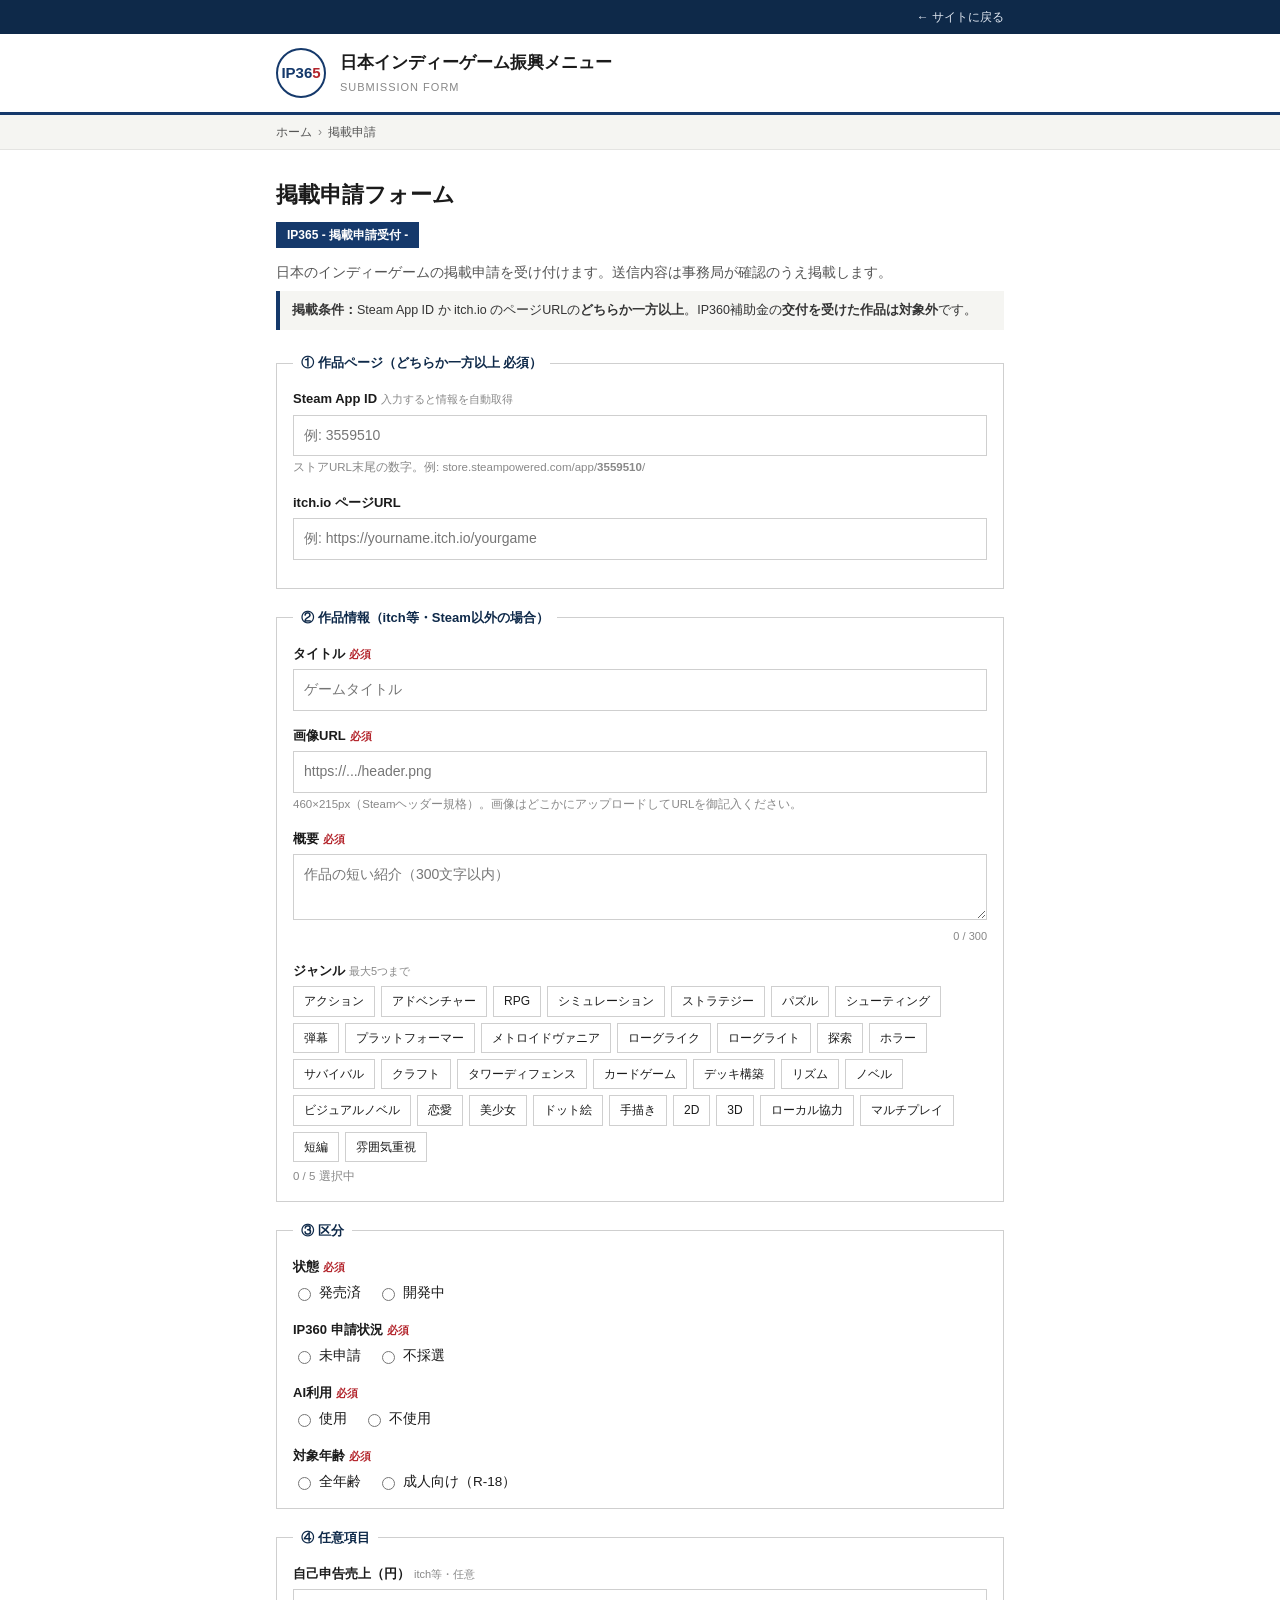
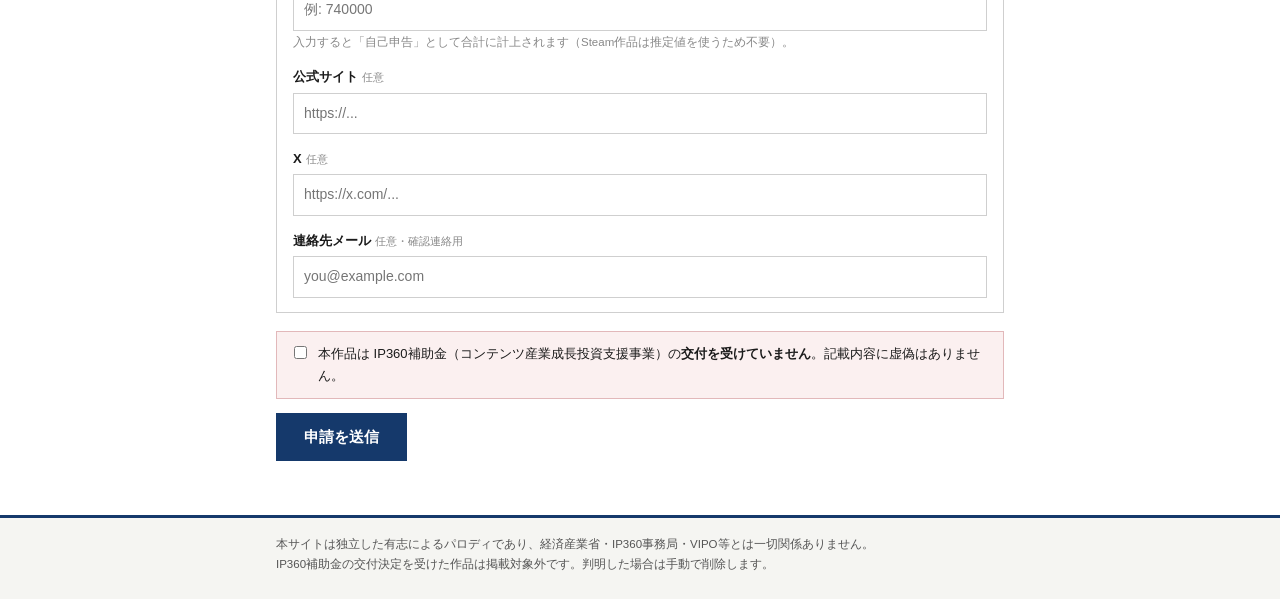
==== submit.html @ c7cfbd73 "v1" ====
<!DOCTYPE html>
<html lang="ja">
<head>
<meta charset="UTF-8">
<meta name="viewport" content="width=device-width, initial-scale=1.0">
<title>掲載申請フォーム｜日本インディーゲーム振興メニュー</title>
<style>
  :root{--navy:#15396b;--navy-d:#0e2949;--ink:#1b1b1b;--sub:#555;--muted:#888;
    --line:#cfcfcf;--line-s:#e4e4e2;--page:#fff;--panel:#f5f5f2;--panel-2:#eef1f5;
    --stamp:#b3242b;--ok:#1d7a5a;--err:#b3242b;}
  *{box-sizing:border-box}
  body{margin:0;color:var(--ink);background:var(--page);
    font-family:"Hiragino Kaku Gothic ProN","Hiragino Sans","Yu Gothic Medium","Yu Gothic","Meiryo","MS PGothic",sans-serif;
    font-size:15px;line-height:1.7}
  a{color:var(--navy)} .wrap{max-width:760px;margin:0 auto;padding:0 16px}
  :focus-visible{outline:2px solid var(--navy);outline-offset:2px}

  .util{background:var(--navy-d);color:#dfe6f0;font-size:12px}
  .util .wrap{display:flex;justify-content:flex-end;align-items:center;height:34px}
  .util a{color:#dfe6f0;text-decoration:none}
  .mast{border-bottom:3px solid var(--navy)}
  .mast .wrap{display:flex;align-items:center;gap:14px;padding:14px 16px}
  .emblem{width:50px;height:50px;border:2px solid var(--navy);border-radius:50%;display:flex;align-items:center;justify-content:center;flex-shrink:0}
  .emblem span{font-size:15px;font-weight:700;color:var(--navy)} .emblem .hi5{color:var(--stamp)}
  .org .ja{font-size:17px;font-weight:700} .org .en{font-size:11px;color:var(--muted);letter-spacing:1px}
  .crumb{background:var(--panel);border-bottom:1px solid var(--line-s);font-size:12px;color:var(--sub)}
  .crumb .wrap{padding:7px 16px;display:flex;gap:6px} .crumb a{color:var(--sub);text-decoration:none} .crumb .sep{color:var(--muted)}

  main{padding:26px 0 30px}
  h1{font-size:22px;font-weight:700;margin:0 0 4px}
  .pubinfo{display:inline-block;background:var(--navy);color:#fff;font-size:12px;font-weight:700;padding:3px 11px;margin:4px 0 14px}
  .lead{font-size:13.5px;color:var(--sub);margin:0 0 6px}
  .rule{font-size:12.5px;color:#333;background:var(--panel);border-left:4px solid var(--navy);padding:9px 12px;margin:0 0 22px}

  fieldset{border:1px solid var(--line);margin:0 0 18px;padding:14px 16px}
  legend{font-size:13px;font-weight:700;color:var(--navy-d);padding:0 8px}
  .field{margin:0 0 14px} .field:last-child{margin-bottom:0}
  label.lab{display:block;font-size:13px;font-weight:700;margin:0 0 4px}
  .req{color:var(--stamp);font-size:11px;margin-left:4px}
  .opt{color:var(--muted);font-size:11px;margin-left:4px;font-weight:400}
  .hint{font-size:11.5px;color:var(--muted);margin:2px 0 0}
  input[type=text],input[type=url],input[type=email],input[type=number],textarea{
    width:100%;font:inherit;font-size:14px;border:1px solid var(--line);padding:8px 10px;background:#fff}
  input:focus,textarea:focus{border-color:var(--navy);outline:none}
  textarea{resize:vertical;min-height:64px}
  input:disabled,textarea:disabled{background:var(--panel);color:var(--muted)}
  .radios{display:flex;gap:16px;flex-wrap:wrap}
  .radios label{font-size:13.5px;display:flex;align-items:center;gap:5px;cursor:pointer}
  .counter{font-size:11px;color:var(--muted);text-align:right}
  .counter.over{color:var(--err);font-weight:700}

  .gtags{display:flex;flex-wrap:wrap;gap:6px}
  .gtags label{font-size:12px;border:1px solid var(--line);padding:4px 10px;cursor:pointer;background:#fff;user-select:none}
  .gtags input{display:none}
  .gtags label.on{background:var(--navy);color:#fff;border-color:var(--navy)}
  .gtags label.dis{opacity:.4;cursor:not-allowed}
  .gcount{font-size:11.5px;color:var(--muted);margin-top:5px}

  .steam-auto{font-size:12px;color:var(--ok);background:#eef8f3;border:1px solid #bfe0d2;padding:7px 10px;margin:0 0 14px;display:none}
  .steam-auto.show{display:block}
  .manual{}.manual.hide{display:none}
  .stmt-wrap{display:none}.stmt-wrap.show{display:block}

  .pledge{display:flex;gap:8px;align-items:flex-start;font-size:13px;background:#fbf0f0;border:1px solid #e2b8ba;padding:11px 13px}
  .pledge input{margin-top:3px}
  .err-msg{color:var(--err);font-size:12.5px;margin:6px 0 0;display:none}
  .err-msg.show{display:block}

  .actions{display:flex;gap:12px;align-items:center;margin-top:6px}
  button.submit{font:inherit;font-size:15px;font-weight:700;background:var(--navy);color:#fff;border:none;padding:11px 28px;cursor:pointer}
  button.submit:hover{background:var(--navy-d)} button.submit:disabled{background:var(--muted);cursor:wait}
  .status{font-size:13px}
  .status.ok{color:var(--ok);font-weight:700} .status.ng{color:var(--err);font-weight:700}

  .done{display:none;border:1px solid var(--ok);background:#eef8f3;padding:18px 20px;text-align:center}
  .done.show{display:block} .done h2{font-size:18px;margin:0 0 6px;color:var(--ok)}

  footer{border-top:3px solid var(--navy);margin-top:24px;background:var(--panel)}
  footer .wrap{padding:16px 16px 24px;font-size:11.5px;color:var(--sub);line-height:1.8}
  @media(prefers-reduced-motion:reduce){*{transition:none!important}}
</style>
</head>
<body>

<div class="util"><div class="wrap"><a href="index.html">← サイトに戻る</a></div></div>
<header class="mast"><div class="wrap">
  <div class="emblem" aria-hidden="true"><span>IP36<span class="hi5">5</span></span></div>
  <div class="org"><div class="ja">日本インディーゲーム振興メニュー</div><div class="en">SUBMISSION FORM</div></div>
</div></header>
<nav class="crumb"><div class="wrap"><a href="index.html">ホーム</a><span class="sep">›</span><span>掲載申請</span></div></nav>

<main><div class="wrap">
  <h1>掲載申請フォーム</h1>
  <div class="pubinfo">IP365 ‑ 掲載申請受付 ‑</div>
  <p class="lead">日本のインディーゲームの掲載申請を受け付けます。送信内容は事務局が確認のうえ掲載します。</p>
  <p class="rule"><strong>掲載条件：</strong>Steam App ID か itch.io のページURLの<strong>どちらか一方以上</strong>。IP360補助金の<strong>交付を受けた作品は対象外</strong>です。</p>

  <form id="form" novalidate>
    <fieldset>
      <legend>① 作品ページ（どちらか一方以上 必須）</legend>
      <div class="field">
        <label class="lab" for="app_id">Steam App ID<span class="opt">入力すると情報を自動取得</span></label>
        <input type="text" id="app_id" inputmode="numeric" placeholder="例: 3559510">
        <p class="hint">ストアURL末尾の数字。例: store.steampowered.com/app/<strong>3559510</strong>/</p>
      </div>
      <div class="field">
        <label class="lab" for="itch_url">itch.io ページURL</label>
        <input type="url" id="itch_url" placeholder="例: https://yourname.itch.io/yourgame">
      </div>
      <p class="err-msg" id="err-page">Steam App ID か itch.io URL の少なくとも一方を入力してください。</p>
    </fieldset>

    <div class="steam-auto" id="steam-auto">Steam作品として、タイトル・画像・概要・ジャンルは App ID から自動取得されます（下の②は記入不要）。</div>

    <fieldset class="manual" id="manual">
      <legend>② 作品情報（itch等・Steam以外の場合）</legend>
      <div class="field">
        <label class="lab" for="title">タイトル<span class="req">必須</span></label>
        <input type="text" id="title" placeholder="ゲームタイトル">
      </div>
      <div class="field">
        <label class="lab" for="image">画像URL<span class="req">必須</span></label>
        <input type="url" id="image" placeholder="https://.../header.png">
        <p class="hint">460×215px（Steamヘッダー規格）。画像はどこかにアップロードしてURLを御記入ください。</p>
      </div>
      <div class="field">
        <label class="lab" for="description">概要<span class="req">必須</span></label>
        <textarea id="description" maxlength="300" placeholder="作品の短い紹介（300文字以内）"></textarea>
        <div class="counter" id="desc-count">0 / 300</div>
      </div>
      <div class="field">
        <label class="lab">ジャンル<span class="opt">最大5つまで</span></label>
        <div class="gtags" id="gtags"></div>
        <div class="gcount" id="gcount">0 / 5 選択中</div>
      </div>
    </fieldset>

    <fieldset>
      <legend>③ 区分</legend>
      <div class="field">
        <label class="lab">状態<span class="req">必須</span></label>
        <div class="radios">
          <label><input type="radio" name="status" value="released"> 発売済</label>
          <label><input type="radio" name="status" value="in_development"> 開発中</label>
        </div>
      </div>
      <div class="field">
        <label class="lab">IP360 申請状況<span class="req">必須</span></label>
        <div class="radios">
          <label><input type="radio" name="ip360" value="none"> 未申請</label>
          <label><input type="radio" name="ip360" value="rejected"> 不採選</label>
        </div>
      </div>
      <div class="field stmt-wrap" id="stmt-wrap">
        <label class="lab" for="statement">落選感言<span class="opt">不採選の方のみ・任意</span></label>
        <textarea id="statement" maxlength="200" placeholder="落選を糧に。一言どうぞ（200文字以内）"></textarea>
      </div>
      <div class="field">
        <label class="lab">AI利用<span class="req">必須</span></label>
        <div class="radios">
          <label><input type="radio" name="ai" value="yes"> 使用</label>
          <label><input type="radio" name="ai" value="no"> 不使用</label>
        </div>
      </div>
      <div class="field">
        <label class="lab">対象年齢<span class="req">必須</span></label>
        <div class="radios">
          <label><input type="radio" name="adult" value="no"> 全年齢</label>
          <label><input type="radio" name="adult" value="yes"> 成人向け（R-18）</label>
        </div>
      </div>
    </fieldset>

    <fieldset>
      <legend>④ 任意項目</legend>
      <div class="field">
        <label class="lab" for="self_jpy">自己申告売上（円）<span class="opt">itch等・任意</span></label>
        <input type="number" id="self_jpy" min="0" step="1" placeholder="例: 740000">
        <p class="hint">入力すると「自己申告」として合計に計上されます（Steam作品は推定値を使うため不要）。</p>
      </div>
      <div class="field">
        <label class="lab" for="link_web">公式サイト<span class="opt">任意</span></label>
        <input type="url" id="link_web" placeholder="https://...">
      </div>
      <div class="field">
        <label class="lab" for="link_x">X<span class="opt">任意</span></label>
        <input type="url" id="link_x" placeholder="https://x.com/...">
      </div>
      <div class="field">
        <label class="lab" for="contact">連絡先メール<span class="opt">任意・確認連絡用</span></label>
        <input type="email" id="contact" placeholder="you@example.com">
      </div>
    </fieldset>

    <div class="field">
      <label class="pledge"><input type="checkbox" id="pledge">
        <span>本作品は IP360補助金（コンテンツ産業成長投資支援事業）の<strong>交付を受けていません</strong>。記載内容に虚偽はありません。</span>
      </label>
      <p class="err-msg" id="err-pledge">掲載には誓約への同意が必要です。</p>
    </div>

    <div class="actions">
      <button type="submit" class="submit" id="submit">申請を送信</button>
      <span class="status" id="status"></span>
    </div>
  </form>

  <div class="done" id="done">
    <h2>申請を受け付けました</h2>
    <p style="margin:0 0 4px">事務局が確認のうえ掲載します。ありがとうございました。</p>
    <p style="margin:0"><a href="index.html">← サイトに戻る</a></p>
  </div>
</div></main>

<footer><div class="wrap">
  本サイトは独立した有志によるパロディであり、経済産業省・IP360事務局・VIPO等とは一切関係ありません。<br>
  IP360補助金の交付決定を受けた作品は掲載対象外です。判明した場合は手動で削除します。
</div></footer>

<script>
(function(){
  "use strict";
  // ▼▼▼ ここに Web3Forms の access key を入れてください（https://web3forms.com で無料取得） ▼▼▼
  var ACCESS_KEY = "YOUR-WEB3FORMS-ACCESS-KEY";
  // ▲▲▲ FormSubmit/Formspreeに変える場合は下の submit() のURLとフィールド名を差し替え ▲▲▲

  var GENRES=["アクション","アドベンチャー","RPG","シミュレーション","ストラテジー","パズル","シューティング","弾幕","プラットフォーマー","メトロイドヴァニア","ローグライク","ローグライト","探索","ホラー","サバイバル","クラフト","タワーディフェンス","カードゲーム","デッキ構築","リズム","ノベル","ビジュアルノベル","恋愛","美少女","ドット絵","手描き","2D","3D","ローカル協力","マルチプレイ","短編","雰囲気重視"];
  var MAXG=5;
  var $=function(id){return document.getElementById(id);};
  var val=function(id){return ($(id).value||"").trim();};
  var radio=function(n){var e=document.querySelector('input[name="'+n+'"]:checked');return e?e.value:"";};

  // genre chips
  var box=$("gtags");
  GENRES.forEach(function(g){
    var lab=document.createElement("label");
    lab.innerHTML='<input type="checkbox" value="'+g+'"> '+g;
    box.appendChild(lab);
  });
  function selectedGenres(){return [].slice.call(box.querySelectorAll("input:checked")).map(function(i){return i.value;});}
  function syncGenres(){
    var n=selectedGenres().length;
    $("gcount").textContent=n+" / "+MAXG+" 選択中";
    box.querySelectorAll("label").forEach(function(l){
      var inp=l.querySelector("input");
      l.classList.toggle("on",inp.checked);
      l.classList.toggle("dis",!inp.checked && n>=MAXG);
      inp.disabled=!inp.checked && n>=MAXG;
    });
  }
  box.addEventListener("change",syncGenres);

  // description counter
  $("description").addEventListener("input",function(){
    var n=this.value.length;$("desc-count").textContent=n+" / 300";
    $("desc-count").classList.toggle("over",n>300);
  });

  // app_id toggles manual section
  function syncMode(){
    var hasApp=val("app_id")!=="";
    $("manual").classList.toggle("hide",hasApp);
    $("steam-auto").classList.toggle("show",hasApp);
  }
  $("app_id").addEventListener("input",syncMode);

  // ip360 toggles statement
  document.querySelectorAll('input[name="ip360"]').forEach(function(r){
    r.addEventListener("change",function(){
      $("stmt-wrap").classList.toggle("show",radio("ip360")==="rejected");
    });
  });

  function showErr(id,on){$(id).classList.toggle("show",on);}
  function q(s){return '"'+String(s).replace(/\\/g,"\\\\").replace(/"/g,'\\"').replace(/[\r\n]+/g," ").trim()+'"';}

  function buildYaml(d){
    var L=["  - "];
    var lines=[];
    if(d.app_id) lines.push("app_id: "+d.app_id);
    if(d.itch_url) lines.push("itch_url: "+q(d.itch_url));
    if(!d.app_id){
      lines.push("title: "+q(d.title));
      lines.push("image: "+q(d.image));
      lines.push("description: "+q(d.description));
    }
    lines.push("status: "+d.status);
    lines.push("ip360: "+d.ip360);
    if(d.ip360==="rejected"&&d.statement) lines.push("statement: "+q(d.statement));
    if(!d.app_id&&d.genre.length) lines.push("genre: ["+d.genre.map(q).join(", ")+"]");
    lines.push("ai_used: "+(d.ai==="yes"?"yes":"no"));
    if(d.adult==="yes") lines.push("adult: yes");
    if(d.self_jpy) lines.push("self_reported_jpy: "+d.self_jpy);
    var lk=[];
    if(d.link_web) lk.push("website: "+q(d.link_web));
    if(d.link_x) lk.push("x: "+q(d.link_x));
    if(lk.length) lines.push("links: { "+lk.join(", ")+" }");
    return "  - "+lines.join("\n    ");
  }

  $("form").addEventListener("submit",function(ev){
    ev.preventDefault();
    var d={
      app_id:val("app_id"), itch_url:val("itch_url"),
      title:val("title"), image:val("image"), description:val("description"),
      genre:selectedGenres(), status:radio("status"), ip360:radio("ip360"),
      statement:val("statement"), ai:radio("ai"), adult:radio("adult"), self_jpy:val("self_jpy"),
      link_web:val("link_web"), link_x:val("link_x"), contact:val("contact"),
      pledge:$("pledge").checked
    };
    // validation
    var ok=true, first=null;
    var needPage = !d.app_id && !d.itch_url; showErr("err-page",needPage); if(needPage){ok=false;first=first||$("app_id");}
    if(!d.app_id){
      if(!d.title||!d.image||!d.description){ok=false;first=first||$("title");}
    }
    if(d.description.length>300){ok=false;first=first||$("description");}
    if(d.genre.length>MAXG){ok=false;}
    if(!d.status){ok=false;first=first||document.querySelector('input[name=status]');}
    if(!d.ip360){ok=false;first=first||document.querySelector('input[name=ip360]');}
    if(!d.ai){ok=false;first=first||document.querySelector('input[name=ai]');}
    if(!d.adult){ok=false;first=first||document.querySelector('input[name=adult]');}
    showErr("err-pledge",!d.pledge); if(!d.pledge){ok=false;first=first||$("pledge");}
    var st=$("status");
    if(!ok){
      st.textContent="未入力・不備の項目があります。";st.className="status ng";
      if(first&&first.focus)first.focus();
      return;
    }

    var yaml=buildYaml(d);
    var payload={
      access_key:ACCESS_KEY,
      subject:"【IP365 掲載申請】"+(d.app_id?("App "+d.app_id):(d.title||d.itch_url)),
      from_name:"IP365 掲載申請フォーム",
      // 人間が読む用
      作品:(d.title||("App "+d.app_id)||d.itch_url),
      app_id:d.app_id, itch_url:d.itch_url, status:d.status, ip360:d.ip360,
      ai_used:d.ai, adult:d.adult, self_reported_jpy:d.self_jpy, genre:d.genre.join(" / "),
      statement:d.statement, links:[d.link_web,d.link_x].filter(Boolean).join(" "),
      連絡先:d.contact,
      // そのまま games.yaml に貼れるブロック
      yaml_block:yaml,
      botcheck:""
    };

    $("submit").disabled=true; st.textContent="送信中…";st.className="status";
    if(ACCESS_KEY==="YOUR-WEB3FORMS-ACCESS-KEY"){
      // キー未設定: ローカル確認用にYAMLを表示
      $("submit").disabled=false;
      st.textContent="";
      alert("【ACCESS_KEY 未設定】\n\nWeb3Forms の access key を submit.html に設定すると、この内容がメール送信されます。\n\n--- 生成された games.yaml ブロック ---\n\n"+yaml);
      return;
    }
    fetch("https://api.web3forms.com/submit",{
      method:"POST",
      headers:{"Content-Type":"application/json",Accept:"application/json"},
      body:JSON.stringify(payload)
    }).then(function(r){return r.json();}).then(function(res){
      if(res.success){ $("form").style.display="none"; $("done").classList.add("show"); window.scrollTo(0,0); }
      else { throw new Error(res.message||"送信に失敗しました"); }
    }).catch(function(e){
      $("submit").disabled=false;
      st.textContent="送信に失敗しました。時間をおいて再度お試しください。";st.className="status ng";
    });
  });
})();
</script>
</body>
</html>
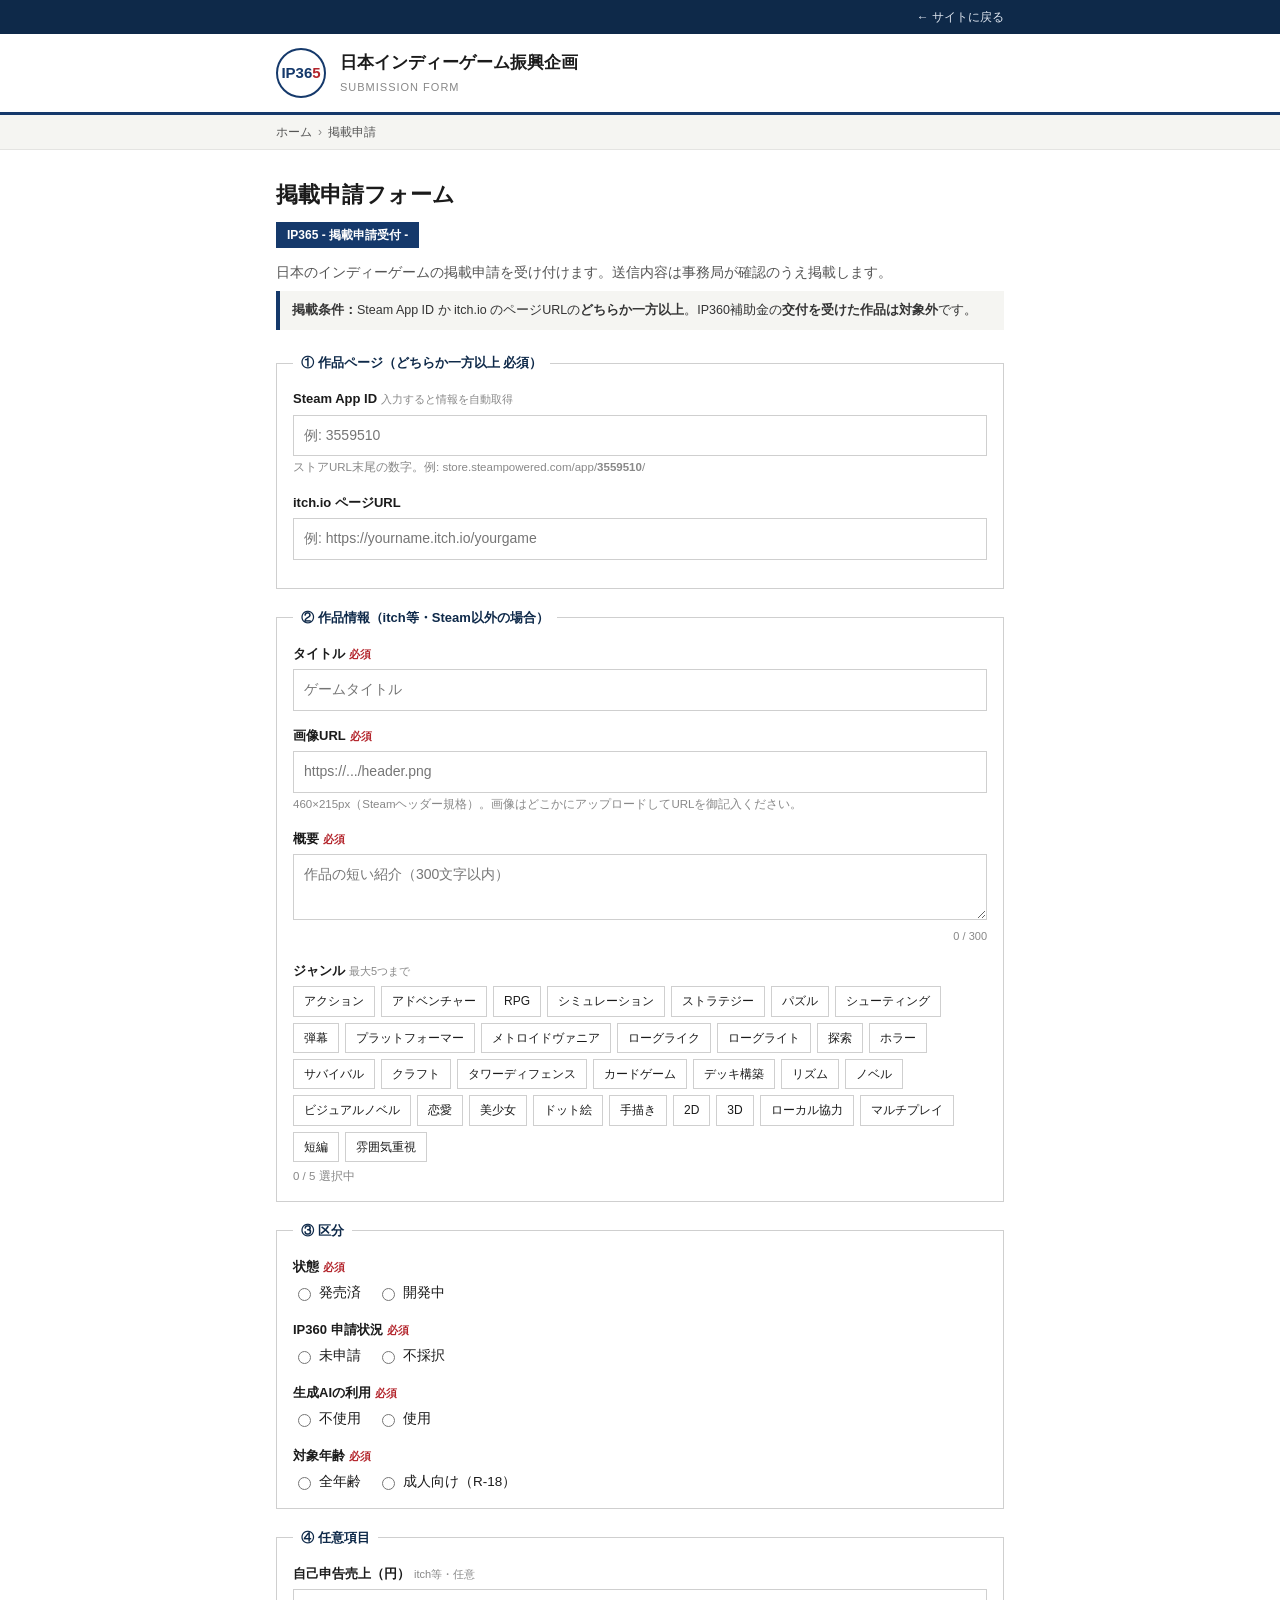
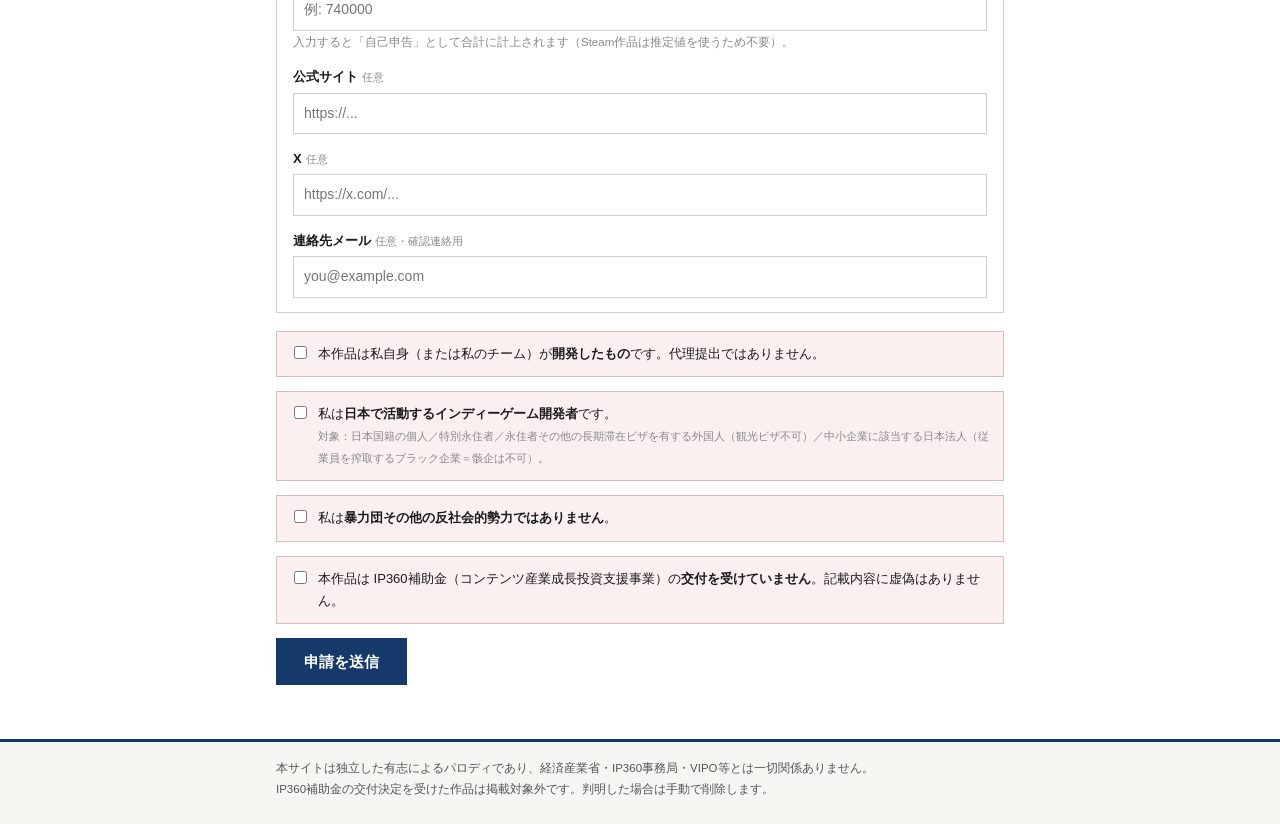
==== commit bf570be3: "Update submit.html" ====
--- a/submit.html
+++ b/submit.html
@@ -3,7 +3,7 @@
 <head>
 <meta charset="UTF-8">
 <meta name="viewport" content="width=device-width, initial-scale=1.0">
-<title>掲載申請フォーム｜日本インディーゲーム振興メニュー</title>
+<title>掲載申請フォーム｜日本インディーゲーム振興企画</title>
 <style>
   :root{--navy:#15396b;--navy-d:#0e2949;--ink:#1b1b1b;--sub:#555;--muted:#888;
     --line:#cfcfcf;--line-s:#e4e4e2;--page:#fff;--panel:#f5f5f2;--panel-2:#eef1f5;
@@ -85,7 +85,7 @@
 <div class="util"><div class="wrap"><a href="index.html">← サイトに戻る</a></div></div>
 <header class="mast"><div class="wrap">
   <div class="emblem" aria-hidden="true"><span>IP36<span class="hi5">5</span></span></div>
-  <div class="org"><div class="ja">日本インディーゲーム振興メニュー</div><div class="en">SUBMISSION FORM</div></div>
+  <div class="org"><div class="ja">日本インディーゲーム振興企画</div><div class="en">SUBMISSION FORM</div></div>
 </div></header>
 <nav class="crumb"><div class="wrap"><a href="index.html">ホーム</a><span class="sep">›</span><span>掲載申請</span></div></nav>
 
@@ -148,18 +148,18 @@
         <label class="lab">IP360 申請状況<span class="req">必須</span></label>
         <div class="radios">
           <label><input type="radio" name="ip360" value="none"> 未申請</label>
-          <label><input type="radio" name="ip360" value="rejected"> 不採選</label>
+          <label><input type="radio" name="ip360" value="rejected"> 不採択</label>
         </div>
       </div>
       <div class="field stmt-wrap" id="stmt-wrap">
-        <label class="lab" for="statement">落選感言<span class="opt">不採選の方のみ・任意</span></label>
+        <label class="lab" for="statement">落選感言<span class="opt">不採択の方のみ・任意</span></label>
         <textarea id="statement" maxlength="200" placeholder="落選を糧に。一言どうぞ（200文字以内）"></textarea>
       </div>
       <div class="field">
-        <label class="lab">AI利用<span class="req">必須</span></label>
+        <label class="lab">生成AIの利用<span class="req">必須</span></label>
         <div class="radios">
+          <label><input type="radio" name="ai" value="no"> 不使用</label>
           <label><input type="radio" name="ai" value="yes"> 使用</label>
-          <label><input type="radio" name="ai" value="no"> 不使用</label>
         </div>
       </div>
       <div class="field">
@@ -192,6 +192,25 @@
       </div>
     </fieldset>
 
+    <div class="field">
+      <label class="pledge"><input type="checkbox" id="chk-dev">
+        <span>本作品は私自身（または私のチーム）が<strong>開発したもの</strong>です。代理提出ではありません。</span>
+      </label>
+      <p class="err-msg" id="err-dev">本人による申請のみ受け付けます。</p>
+    </div>
+    <div class="field">
+      <label class="pledge"><input type="checkbox" id="chk-resident">
+        <span>私は<strong>日本で活動するインディーゲーム開発者</strong>です。<br>
+        <small style="color:var(--muted);font-weight:400">対象：日本国籍の個人／特別永住者／永住者その他の長期滞在ビザを有する外国人（観光ビザ不可）／中小企業に該当する日本法人（従業員を搾取するブラック企業＝骸企は不可）。</small></span>
+      </label>
+      <p class="err-msg" id="err-resident">該当する方のみ申請いただけます。</p>
+    </div>
+    <div class="field">
+      <label class="pledge"><input type="checkbox" id="chk-antisocial">
+        <span>私は<strong>暴力団その他の反社会的勢力ではありません</strong>。</span>
+      </label>
+      <p class="err-msg" id="err-antisocial">同意が必要です。</p>
+    </div>
     <div class="field">
       <label class="pledge"><input type="checkbox" id="pledge">
         <span>本作品は IP360補助金（コンテンツ産業成長投資支援事業）の<strong>交付を受けていません</strong>。記載内容に虚偽はありません。</span>
@@ -306,7 +325,7 @@
       genre:selectedGenres(), status:radio("status"), ip360:radio("ip360"),
       statement:val("statement"), ai:radio("ai"), adult:radio("adult"), self_jpy:val("self_jpy"),
       link_web:val("link_web"), link_x:val("link_x"), contact:val("contact"),
-      pledge:$("pledge").checked
+      pledge:$("pledge").checked, dev:$("chk-dev").checked, resident:$("chk-resident").checked, antisocial:$("chk-antisocial").checked
     };
     // validation
     var ok=true, first=null;
@@ -320,6 +339,9 @@
     if(!d.ip360){ok=false;first=first||document.querySelector('input[name=ip360]');}
     if(!d.ai){ok=false;first=first||document.querySelector('input[name=ai]');}
     if(!d.adult){ok=false;first=first||document.querySelector('input[name=adult]');}
+    showErr("err-dev",!d.dev); if(!d.dev){ok=false;first=first||$("chk-dev");}
+    showErr("err-resident",!d.resident); if(!d.resident){ok=false;first=first||$("chk-resident");}
+    showErr("err-antisocial",!d.antisocial); if(!d.antisocial){ok=false;first=first||$("chk-antisocial");}
     showErr("err-pledge",!d.pledge); if(!d.pledge){ok=false;first=first||$("pledge");}
     var st=$("status");
     if(!ok){
